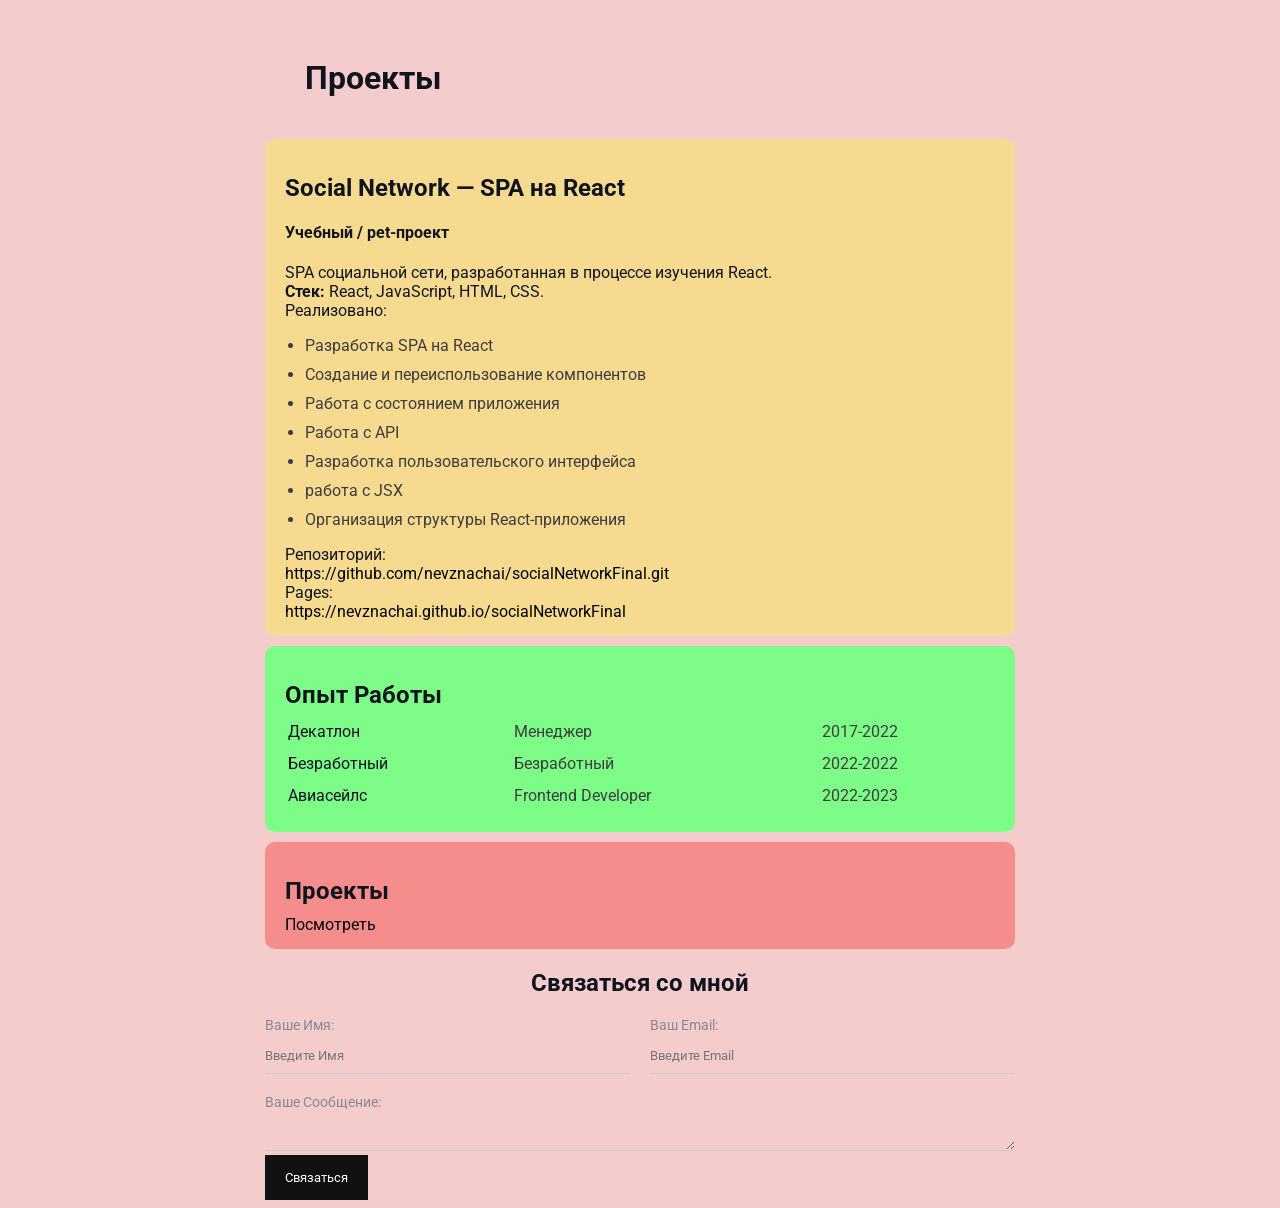
==== secondPage.html @ 60c0cfca "project push" ====
<!DOCTYPE html>
<html lang="en">

<head>
    <meta charset="UTF-8">
    <meta name="viewport" content="width=device-width, initial-scale=1.0">
    <title>Проекты</title>
    <link href="secondStyles.css" rel="stylesheet" />
</head>

<body>
    <div class="container">

        <div class="info">
            <div class="info-text">
                <h1>Проекты</h1>
            </div>
        </div>


        <div class="card bg-yellow">
            <h2>Social Network — SPA на React</h2>
            <h4>Учебный / pet-проект</h4>
            <div>SPA социальной сети, разработанная в процессе изучения React.</div>
            <div>
                <div> <strong>Стек: </strong> React, JavaScript, HTML, CSS.</div>
            </div>
            <div>Реализовано:</div>
            <ul class="list">
                
                <li>Разработка SPA на React</li>
                <li>Cоздание и переиспользование компонентов</li>
                <li>Работа с состоянием приложения</li>
                <li>Работа с API</li>
                <li>Разработка пользовательского интерфейса</li>
                <li>работа с JSX</li>
                <li>Организация структуры React-приложения</li>
            </ul>
            <div>
                <div>Репозиторий:</div>
                <a href="https://github.com/nevznachai/socialNetworkFinal.git" target="_blank">https://github.com/nevznachai/socialNetworkFinal.git</a>
            </div>
            <div>
                <div>Pages:</div>
                <a href="https://nevznachai.github.io/socialNetworkFinal" target="_blank">https://nevznachai.github.io/socialNetworkFinal</a>
            </div>
        </div>



        <div class="card bg-green">
            <h2>Опыт Работы</h2>
            <table class="table">
                <tr>
                    <td>Декатлон</td>
                    <td>Менеджер</td>
                    <td>2017-2022</td>
                </tr>
                <tr>
                    <td>Безработный</td>
                    <td>Безработный</td>
                    <td>2022-2022</td>
                </tr>
                <tr>
                    <td>Авиасейлс</td>
                    <td>Frontend Developer</td>
                    <td>2022-2023</td>
                </tr>
            </table>
        </div>

        <div class="card bg-red">
            <h2> Проекты </h2>
            <a href="secondPage.html">Посмотреть</a>
        </div>

        <div class="contact">
            <h2>Связаться со мной</h2>

            <form action="/">
                <div class="row">
                    <div class="form-group">
                        <label for="name">Ваше Имя:</label>
                        <input type="text" id="name" placeholder="Введите Имя" />
                    </div>

                    <div class="form-group">
                        <label for="email">Ваш Email:</label>
                        <input type="text" id="email" placeholder="Введите Email" />
                    </div>
                </div>


                <div class="form-group">
                    <label for="message">Ваше Сообщение:</label>
                </div>

                <div class="form-group">
                    <textarea id="message" cols="10" rows="1"></textarea>
                </div>

                <input class="btn" type="submit" value="Связаться"
                    onclick="alert('Спасибо что нажали!'); return false;">
            </form>
        </div>
    </div>
</body>

</html>
---- secondStyles.css ----
@import url('https://fonts.googleapis.com/css2?family=Roboto&display=swap');

body {
    background-color: #f5cccc;
    color: #0f141e;

    font-size: 16px;
    font-weight: normal;
    font-family: 'Roboto', sans-serif;
    /* font-family:Cambria, Cochin, Georgia, Times, 'Times New Roman', serif */
}

a {
    color: black;
    text-decoration: none;
}

a:hover {
    text-decoration: underline;
}

a:active {
    color: blue;
}

.avatar {
    width: 250px;
    border-radius: 40px;
    box-shadow: 4px 4px 14px rgba(0, 0, 0, 0.25);
}


.info p {
    color: #02091a;
    margin: 0;
    font-style: italic;
}

.info {
    display: flex;
    margin-bottom: 20px;
}

@media (max-width: 700px) {
    .info {
       display: block;
       text-align: center;
    }
}

.info-text {
    margin-left: 40px;
}

.info-text h4 {
    margin-bottom: 10px;
}

.container {
    max-width: 750px;
    margin: auto;
    padding-top: 30px;
}

.bg-yellow {
    background: #f5da90;
}

.bg-green {
    background: #7dfd88;
}

.bg-red {
    background: #f58d8d;
}



.card {
    padding: 15px 20px;
    margin-bottom: 10px;
    border-radius: 10px;
}

.card h2 {
    margin-bottom: 10px;
}

.list {
    padding: 0 20px;
}

.list li {
    color: #3c3d3f;
    margin-bottom: 10px;
}

.table {
    width: 100%;
}

.table td {
    padding-bottom: 10px;
}

.table td:nth-child(2),
.table td:nth-child(3) {
    color: #3c3d3f;
}


.contact h2 {
    text-align: center;
}

.form-group label {
    display: block;
    font-size: 14px;
    color: #86898f;
}

.form-group input,
.form-group textarea {
    width: 100%;
    box-sizing: border-box;
    border: none;
    background: transparent;
    border-bottom: 1px solid #ccc;
    color: #000;
    padding: 15px 0 10px;
    outline: none;
    font-family: inherit;
}

.row {
    display: flex;
    margin-bottom: 20px;
}

.row > .form-group {
    width: 50%;
}

.row > .form-group:first-child {
    margin-right: 20px;
}

.btn {
    background: #111;
    padding: 15px 20px;
    color: #fff;
    border: none;
    font-family: inherit;
    cursor: pointer;
}

.btn:hover {
    opacity: 0.9;
}
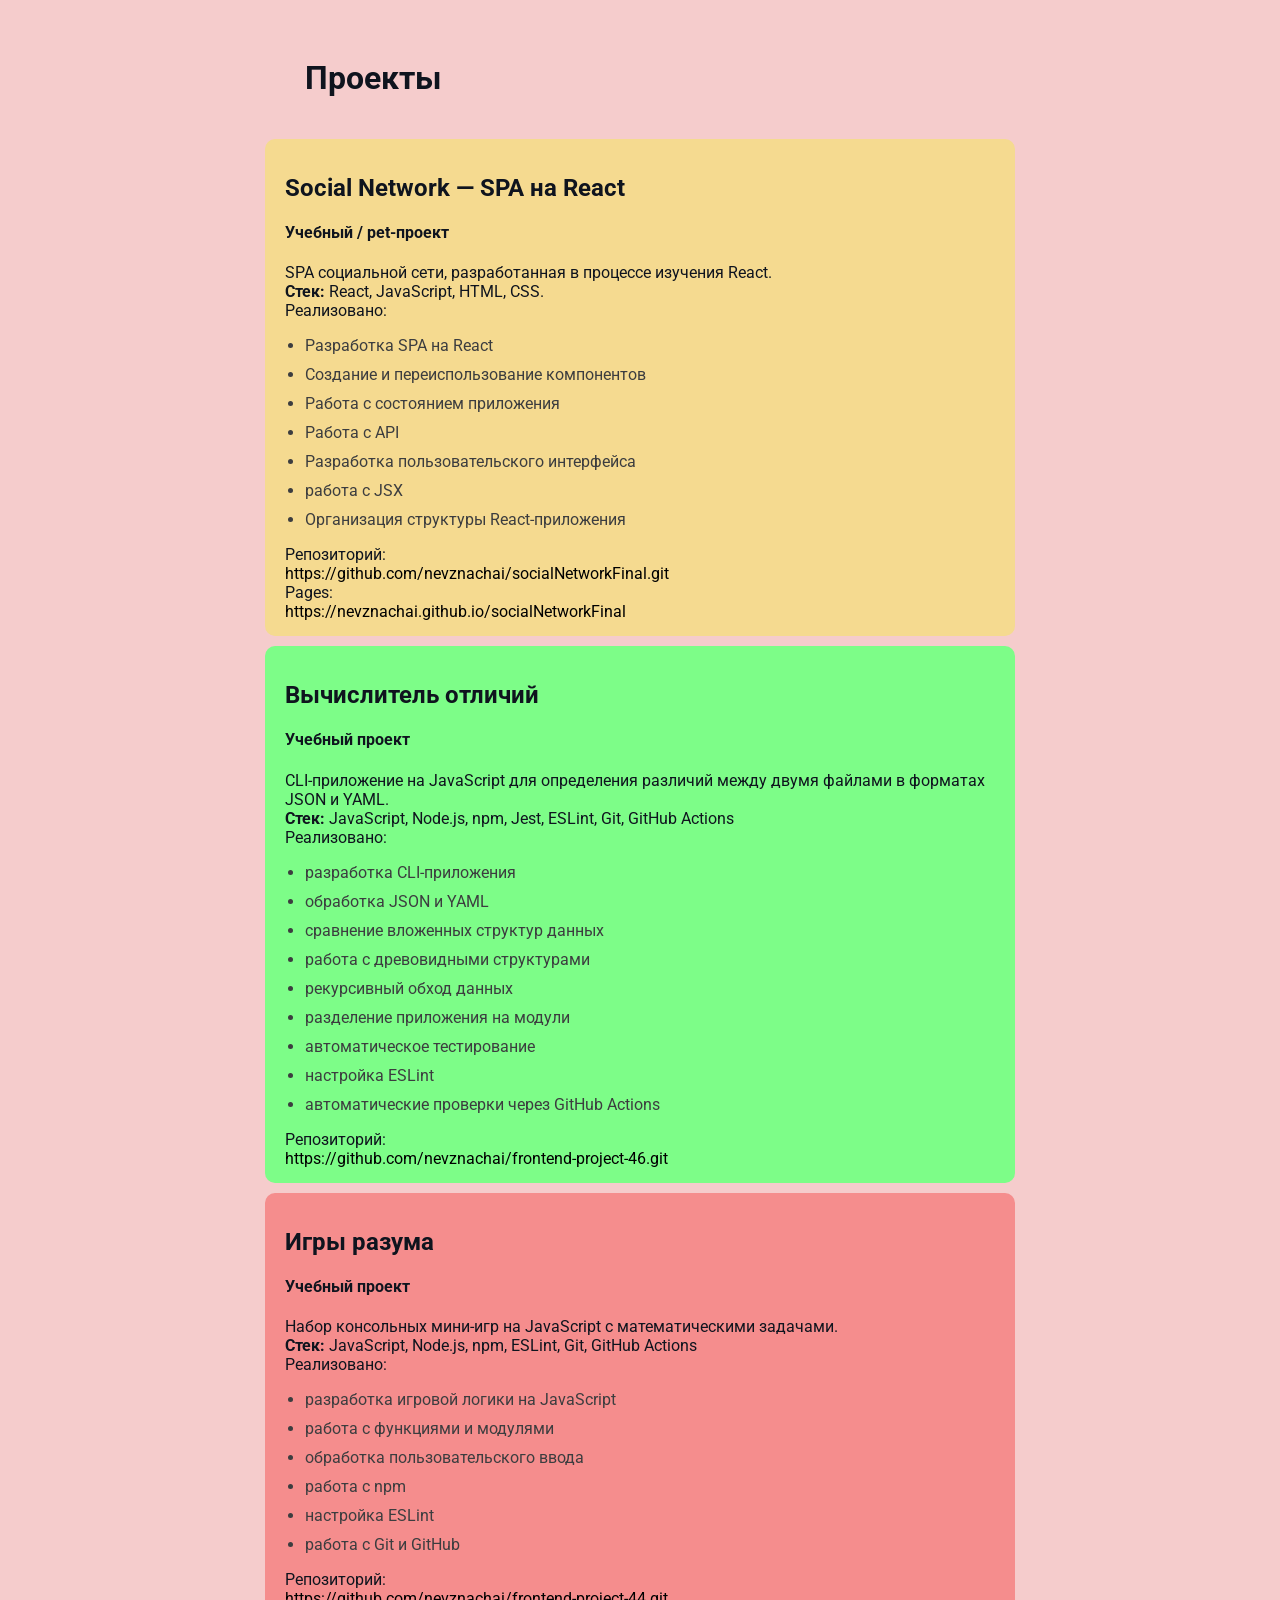
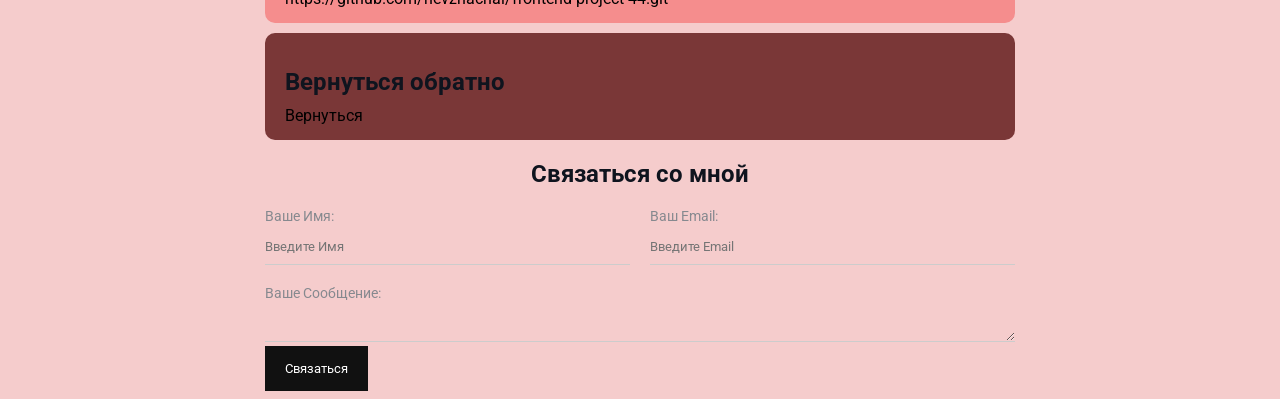
==== commit 6dff0b4e: "obnovlenie" ====
--- a/secondPage.html
+++ b/secondPage.html
@@ -27,7 +27,6 @@
             </div>
             <div>Реализовано:</div>
             <ul class="list">
-                
                 <li>Разработка SPA на React</li>
                 <li>Cоздание и переиспользование компонентов</li>
                 <li>Работа с состоянием приложения</li>
@@ -38,40 +37,71 @@
             </ul>
             <div>
                 <div>Репозиторий:</div>
-                <a href="https://github.com/nevznachai/socialNetworkFinal.git" target="_blank">https://github.com/nevznachai/socialNetworkFinal.git</a>
+                <a href="https://github.com/nevznachai/socialNetworkFinal.git"
+                    target="_blank">https://github.com/nevznachai/socialNetworkFinal.git</a>
             </div>
             <div>
                 <div>Pages:</div>
-                <a href="https://nevznachai.github.io/socialNetworkFinal" target="_blank">https://nevznachai.github.io/socialNetworkFinal</a>
+                <a href="https://nevznachai.github.io/socialNetworkFinal"
+                    target="_blank">https://nevznachai.github.io/socialNetworkFinal</a>
             </div>
         </div>
 
 
 
         <div class="card bg-green">
-            <h2>Опыт Работы</h2>
-            <table class="table">
-                <tr>
-                    <td>Декатлон</td>
-                    <td>Менеджер</td>
-                    <td>2017-2022</td>
-                </tr>
-                <tr>
-                    <td>Безработный</td>
-                    <td>Безработный</td>
-                    <td>2022-2022</td>
-                </tr>
-                <tr>
-                    <td>Авиасейлс</td>
-                    <td>Frontend Developer</td>
-                    <td>2022-2023</td>
-                </tr>
-            </table>
+            <h2>Вычислитель отличий</h2>
+            <h4>Учебный проект</h4>
+            <div>CLI-приложение на JavaScript для определения различий между двумя файлами в форматах JSON и YAML.</div>
+            <div>
+                <div> <strong>Стек: </strong> JavaScript, Node.js, npm, Jest, ESLint, Git, GitHub Actions</div>
+            </div>
+            <div>Реализовано:</div>
+            <ul class="list">
+                <li>разработка CLI-приложения</li>
+                <li>обработка JSON и YAML</li>
+                <li>сравнение вложенных структур данных</li>
+                <li>работа с древовидными структурами</li>
+                <li>рекурсивный обход данных</li>
+                <li>разделение приложения на модули</li>
+                <li>автоматическое тестирование</li>
+                <li>настройка ESLint</li>
+                <li>автоматические проверки через GitHub Actions</li>
+            </ul>
+            <div>
+                <div>Репозиторий:</div>
+                <a href="https://github.com/nevznachai/frontend-project-46.git"
+                    target="_blank">https://github.com/nevznachai/frontend-project-46.git</a>
+            </div>
         </div>
 
         <div class="card bg-red">
-            <h2> Проекты </h2>
-            <a href="secondPage.html">Посмотреть</a>
+            <h2>Игры разума</h2>
+            <h4>Учебный проект</h4>
+            <div>Набор консольных мини-игр на JavaScript с математическими задачами.</div>
+            <div>
+                <div> <strong>Стек: </strong>JavaScript, Node.js, npm, ESLint, Git, GitHub Actions</div>
+            </div>
+            <div>Реализовано:</div>
+            <ul class="list">
+
+                <li>разработка игровой логики на JavaScript</li>
+                <li>работа с функциями и модулями</li>
+                <li>обработка пользовательского ввода</li>
+                <li>работа с npm</li>
+                <li>настройка ESLint</li>
+                <li>работа с Git и GitHub</li>
+            </ul>
+            <div>
+                <div>Репозиторий:</div>
+                <a href="https://github.com/nevznachai/frontend-project-44.git"
+                    target="_blank">https://github.com/nevznachai/frontend-project-44.git</a>
+            </div>
+        </div>
+
+        <div class="card bg-bordo">
+            <h2> Вернуться обратно </h2>
+            <a href="index.html">Вернуться</a>
         </div>
 
         <div class="contact">
--- a/secondStyles.css
+++ b/secondStyles.css
@@ -72,6 +72,10 @@
 
 .bg-red {
     background: #f58d8d;
+}
+
+.bg-bordo {
+    background: #7a3737;
 }
 
 
